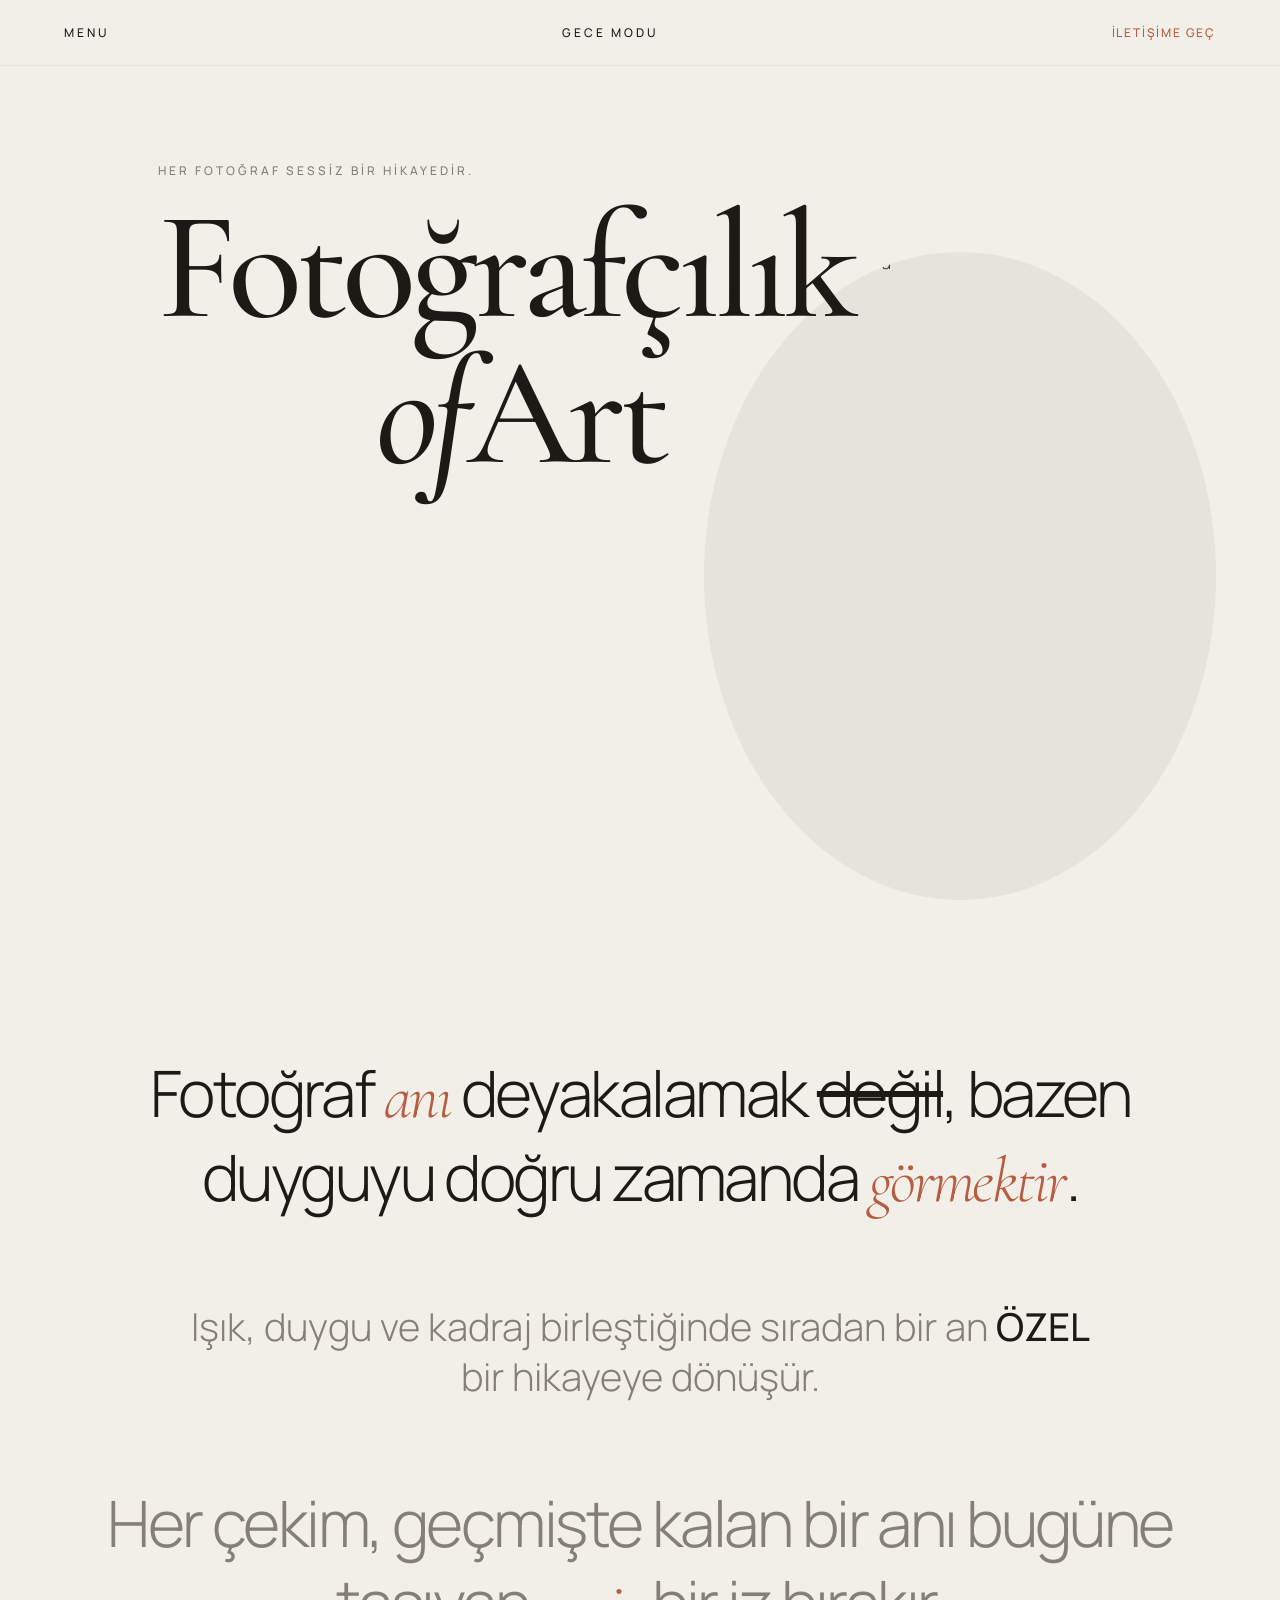
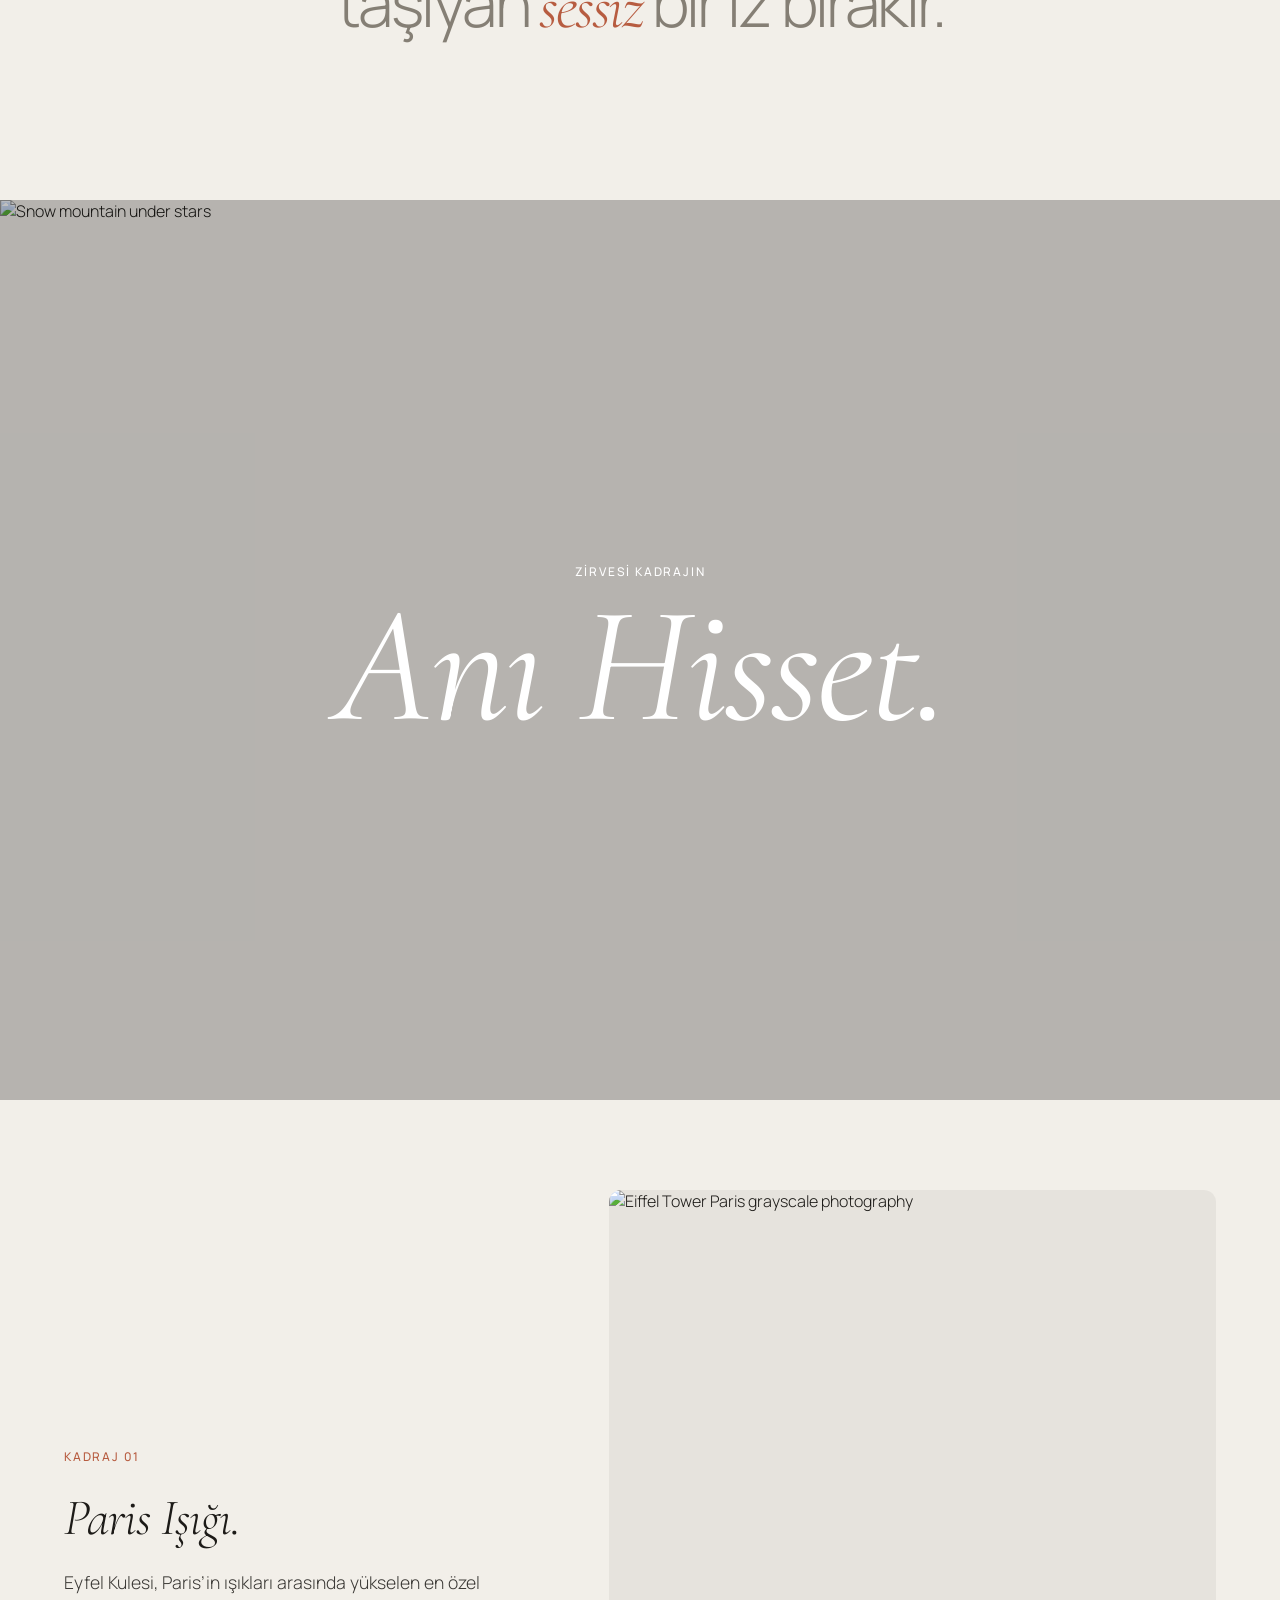
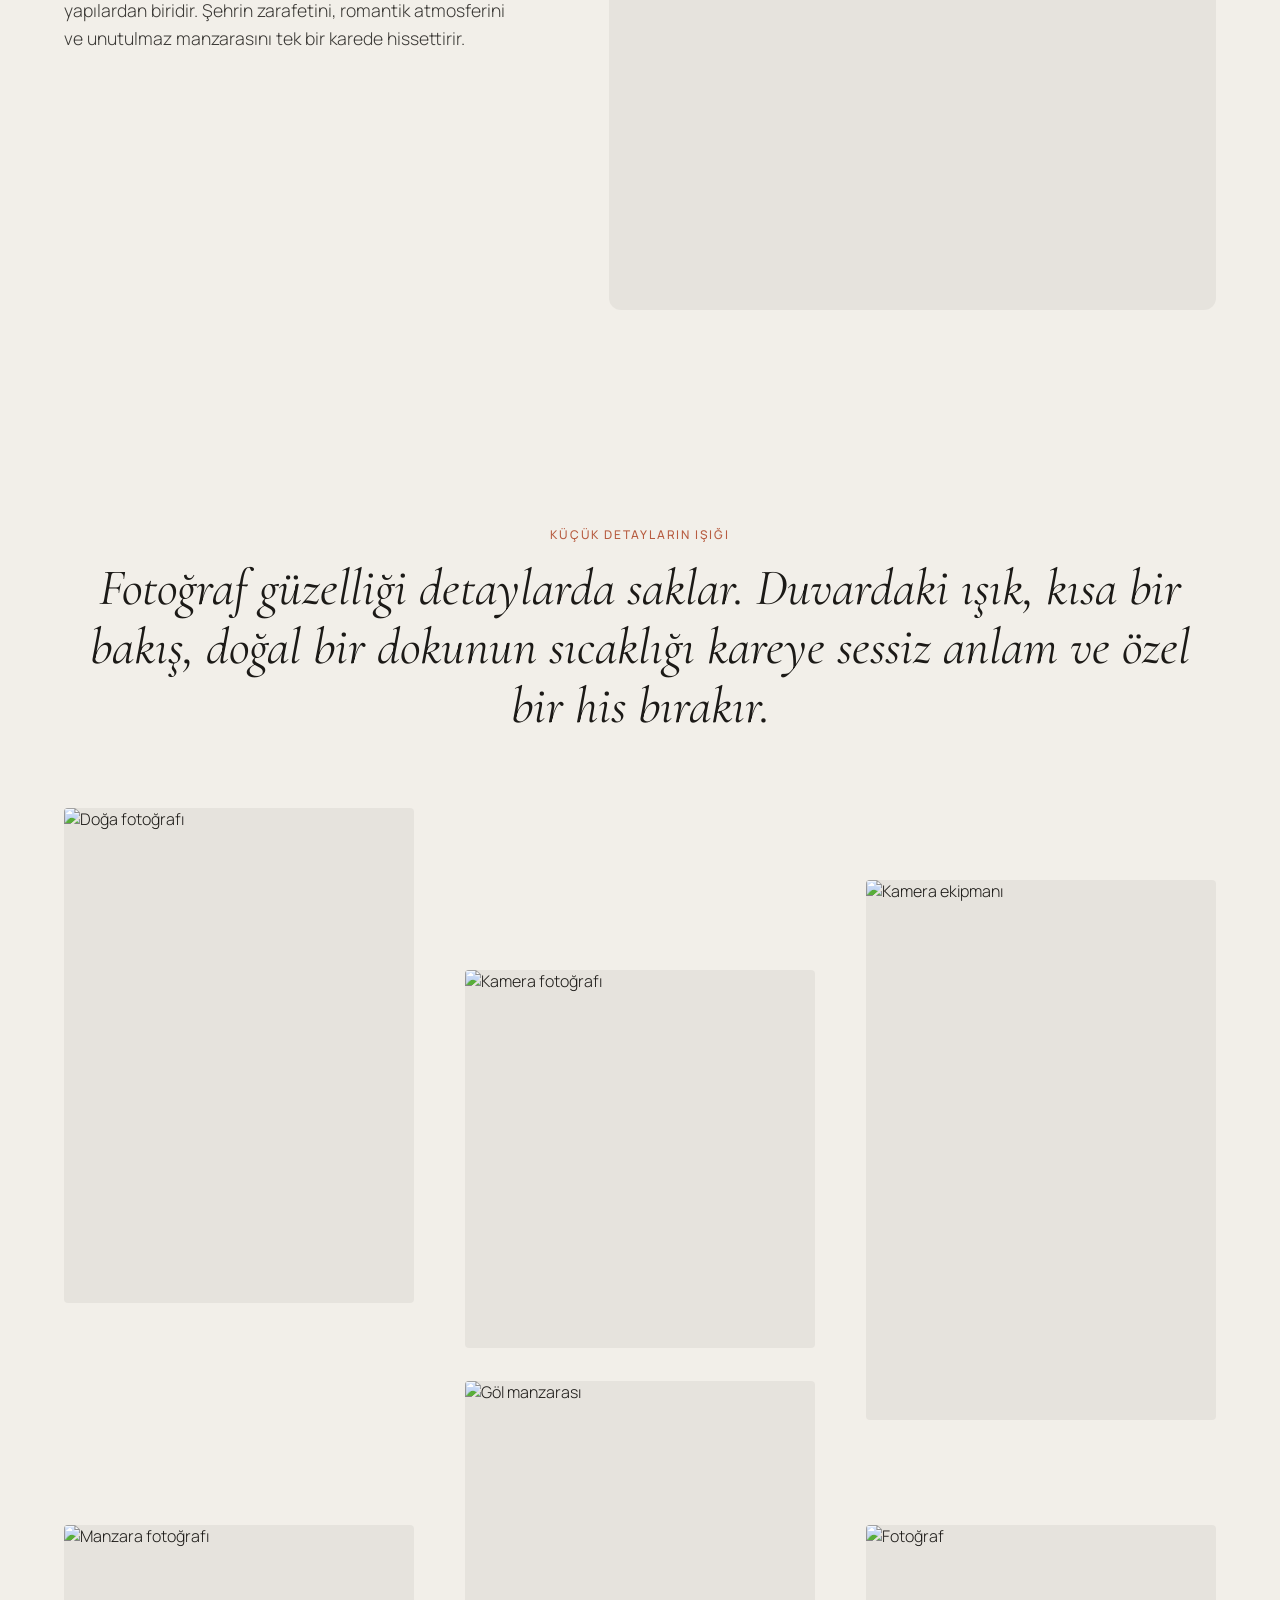
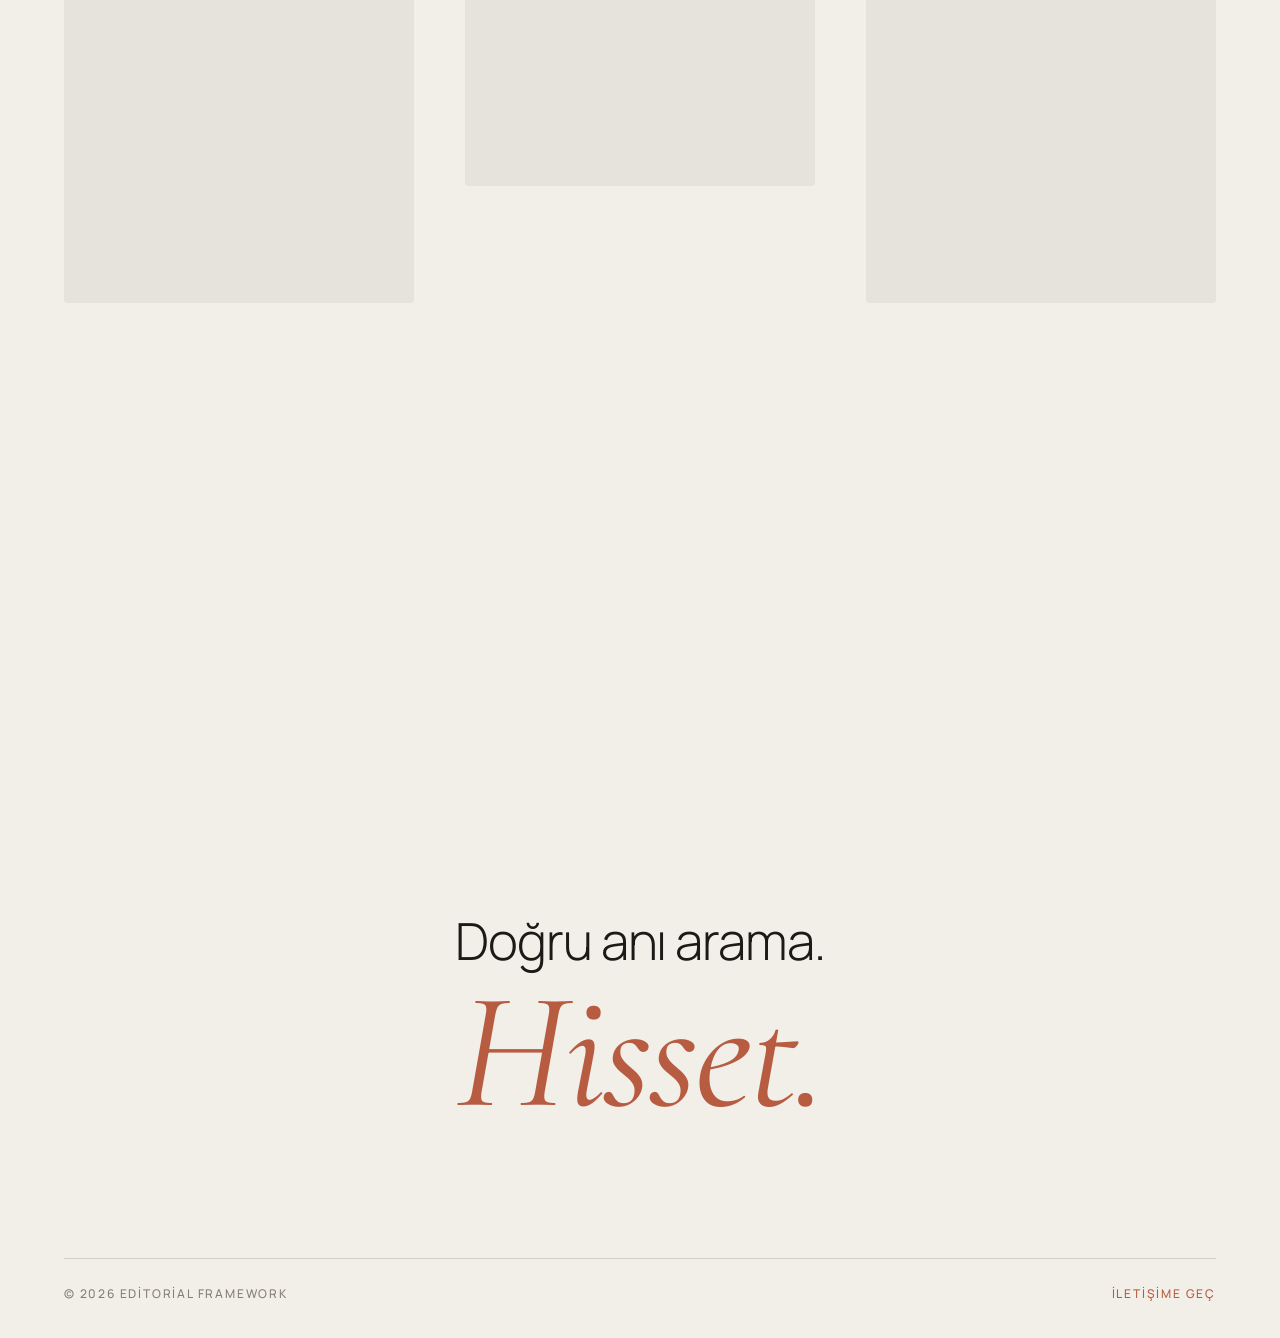
==== index.html @ 90251515 "Add files via upload" ====
<!DOCTYPE html>
<html lang="tr">

<head>
    <meta charset="UTF-8">
    <meta name="viewport" content="width=device-width, initial-scale=1.0">
    <title>Fotoğraf Galerisi</title>

    <!-- Google Fonts bağlantıları -->
    <link rel="preconnect" href="https://fonts.googleapis.com">
    <link rel="preconnect" href="https://fonts.gstatic.com" crossorigin>

    <!-- Kullanılan fontlar: Cormorant Garamond + Manrope -->
    <link
        href="https://fonts.googleapis.com/css2?family=Cormorant+Garamond:ital,wght@0,300;0,400;0,500;1,300;1,400;1,500&family=Manrope:wght@200;300;400;500&display=swap"
        rel="stylesheet">

    <!-- CSS dosyası -->
    <link href="style.css" rel="stylesheet">
    <script src="theme.js"></script>
</head>

<body class="tema-acik">

    <!-- NAVBAR -->
    <nav class="nav">
        <div class="menu-buton hover-hedef" id="menu-open">MENU</div>

        <div class="tema-buton-alani">
            <div class="menu-buton hover-hedef" id="theme-toggle">GECE MODU</div>
        </div>
        
        <a href="contact.html" class="yazi-kucuk yazi-soluk hover-hedef vurgu-yazi iletisim-link">
             İletişime Geç
        </a>

    </nav>

    <!-- AÇILIR TAM EKRAN MENÜ -->
    <div class="menu-kaplama" id="menu-overlay">
        <div class="menu-kapat hover-hedef" id="menu-close">KAPAT</div>

        <div class="menu-icerik">
            <div class="menu-ogeleri">

                <a href="index.html" class="menu-link">
                    <span class="menu-numara">01</span>
                    <span class="menu-yazi">Home</span>
                </a>

                <a href="#hz-trigger" class="menu-link">
                    <span class="menu-numara">02</span>
                    <span class="menu-yazi">Galeri</span>
                </a>

                <a href="#yazilar" class="menu-link">
                    <span class="menu-numara">03</span>
                    <span class="menu-yazi">Yazılar</span>
                </a>

                <a href="contact.html" class="menu-link">
                    <span class="menu-numara">04</span>
                    <span class="menu-yazi">İletişim</span>
                </a>

            </div>
        </div>
    </div>

    <!-- ANA İÇERİK -->
    <main>

        <!-- 1. SAYFA: HOME / HERO -->
        <section class="bolum ana-sayfa yatay-bosluk">
            <div class="ana-sayfa-yazi sade-belirme">
                <div class="yazi-kucuk yazi-soluk alt-bosluk-4 ust-yazi-araligi">
                    Her fotoğraf sessiz bir hikayedir.
                </div>

                <h1 class="ana-baslik">Fotoğrafçılık
                </h1>

                <h1 class="ana-baslik ana-baslik-ikinci">
                    <span class="italik">of</span>Art
                </h1>
            </div>

            <div class="ana-sayfa-gorsel sade-belirme">
                <img 
                    src="https://images.unsplash.com/photo-1561139726-d0821060523f?auto=format&fit=crop&fm=jpg&ixlib=rb-4.1.0&q=80&w=1600"
                    alt="Black mirrorless camera"
                    width="1600"
                    height="900"
                    fetchpriority="high">
            </div>
        </section>

        <!-- 2. SAYFA: TEXT -->
        <section class="bolum yazi-sayfasi yatay-bosluk" id="yazilar">
            
            <h2 class="yazi-satiri sade-belirme">
                Fotoğraf <span>anı</span> deyakalamak <del>değil</del>, bazen duyguyu doğru zamanda <span>görmektir</span>.
            </h2>

            <p class="kucuk-yazi sade-belirme">
                Işık, duygu ve kadraj birleştiğinde sıradan bir an <strong>ÖZEL</strong> bir hikayeye dönüşür.
            </p>

            <p class="yazi-satiri soluk-satir sade-belirme">
                Her çekim, geçmişte kalan bir anı bugüne taşıyan <span>sessiz</span> bir iz bırakır.
            </p>
        </section>

        <!-- 3. SAYFA: TAM EKRAN FOTOĞRAF -->
        <section class="bolum tam-foto-bolumu">

            <img
                src="https://images.unsplash.com/photo-1519681393784-d120267933ba?auto=format&fit=crop&fm=jpg&ixlib=rb-4.1.0&q=80&w=2500"
                alt="Snow mountain under stars"
                class="tam-foto-img"
            >

            <div class="tam-foto-yazi">
                <div class="yazi-kucuk alt-bosluk-4">
                    Zirvesi Kadrajın 
                </div>

                <h2 class="buyuk-yazi italik">
                    Anı Hisset.
                </h2>
            </div>

        </section>

        <!-- 4. SAYFA: YATAY KAYAN BÖLÜM -->
        <section class="yatay-bolum" id="hz-trigger">

            <div class="yatay-serit">

                <!-- PANEL 1 -->
                <div class="yatay-panel">
                    <div class="yatay-yazi">
                        <div class="yazi-kucuk vurgu-yazi alt-bosluk-6">
                            Kadraj 01 
                        </div>

                        <h2 class="baslik-2 alt-bosluk-6">
                            <span class="italik serif-font">Paris Işığı.</span>
                        </h2>

                        <p class="govde-yazi">
                            Eyfel Kulesi, Paris’in ışıkları arasında yükselen en özel yapılardan biridir.
                            Şehrin zarafetini, romantik atmosferini ve unutulmaz manzarasını tek bir karede hissettirir.
                        </p>
                    </div>

                    <div class="yatay-gorsel">
                        <img
                            src="https://images.unsplash.com/photo-1435164205788-305635a36ec2?q=80&w=774&auto=format&fit=crop&ixlib=rb-4.1.0&ixid=M3wxMjA3fDB8MHxwaG90by1wYWdlfHx8fGVufDB8fHx8fA%3D%3D"
                            alt="Eiffel Tower Paris grayscale photography"
                        >
                    </div>
                </div>

                <!-- PANEL 2 -->
                <div class="yatay-panel">
                    <div class="yatay-yazi">
                        <div class="yazi-kucuk vurgu-yazi alt-bosluk-6">
                            Kadraj 02
                        </div>

                        <h2 class="baslik-2 alt-bosluk-6">
                            <span class="italik serif-font">Tarihin Kadrajı.</span>
                        </h2>

                        <p class="govde-yazi">
                            Colosseum, Roma’nın geçmişten bugüne uzanan en güçlü simgelerinden biridir.
                            Taş duvarları, kemerli yapısı ve etkileyici atmosferiyle her açıdan farklı
                            bir hikaye anlatır. Işık tarihi yapının üzerine düştüğünde, sıradan bir kare
                            geçmişin izlerini taşıyan unutulmaz bir fotoğrafa dönüşür.
                        </p>
                    </div>

                    <div class="yatay-gorsel">
                        <img
                            src="https://plus.unsplash.com/premium_photo-1661963265512-73e8d1053b9a?q=80&w=1710&auto=format&fit=crop&ixlib=rb-4.1.0&ixid=M3wxMjA3fDB8MHxwaG90by1wYWdlfHx8fGVufDB8fHx8fA%3D%3D"
                            alt="Dark Ocean Waves"
                        >
                    </div>
                </div>

                <!-- PANEL 3 -->
                <div class="yatay-panel">
                    <div class="yatay-yazi">
                        <div class="yazi-kucuk vurgu-yazi alt-bosluk-6">
                            Kadraj 03
                        </div>

                        <h2 class="baslik-2 alt-bosluk-6">
                            <span class="italik serif-font">Çölün Sırrı.</span>
                        </h2>

                        <p class="govde-yazi">
                            Giza Piramitleri, çölün sessizliği içinde yükselen en etkileyici tarihi yapılardan biridir.
                            Kumların, gökyüzünün ve dev taş blokların birleşimi fotoğrafa güçlü bir atmosfer katar.
                            Gün batımı ışığı piramitlerin üzerine düştüğünde, her kare geçmişin gizemini ve zamanın
                            derin izlerini taşıyan unutulmaz bir görüntüye dönüşür.
                        </p>
                    </div>

                    <div class="yatay-gorsel">
                        <img
                            src="https://images.unsplash.com/photo-1628503218283-6ddeac69dfea?q=80&w=1740&auto=format&fit=crop&ixlib=rb-4.1.0&ixid=M3wxMjA3fDB8MHxwaG90by1wYWdlfHx8fGVufDB8fHx8fA%3D%3D"
                            alt="Mountain Peak"
                        >
                    </div>
                </div>

            </div>

        </section>

        <!-- 5. SAYFA: FOTOĞRAF DETAYLARI -->
        <section class="bolum detay-fotograf-bolumu yatay-bosluk dikey-bosluk">

            <div class="detay-yazi-alani">
                <div class="yazi-kucuk vurgu-yazi alt-bosluk-4">
                    Küçük Detayların Işığı
                </div>

                <h2 class="detay-buyuk-yazi">
                    Fotoğraf güzelliği detaylarda saklar. Duvardaki ışık, kısa bir bakış, doğal bir dokunun sıcaklığı kareye sessiz anlam ve özel bir his bırakır.
                </h2>
            </div>

            <div class="besli-fotograf-grid">

                <div class="foto-kutu foto-buyuk">
                    <img src="https://images.unsplash.com/photo-1554334836-2547fa719431?q=80&w=812&auto=format&fit=crop&ixlib=rb-4.1.0&ixid=M3wxMjA3fDB8MHxwaG90by1wYWdlfHx8fGVufDB8fHx8fA%3D%3D"
                        alt="Doğa fotoğrafı">
                </div>

                <div class="foto-kutu foto-orta">
                    <img src="https://images.unsplash.com/photo-1526392060635-9d6019884377?q=80&w=1740&auto=format&fit=crop&ixlib=rb-4.1.0&ixid=M3wxMjA3fDB8MHxwaG90by1wYWdlfHx8fGVufDB8fHx8fA%3D%3D"
                        alt="Kamera fotoğrafı">
                </div>

                <div class="foto-kutu foto-dikey">
                    <img src="https://plus.unsplash.com/premium_photo-1661927749760-ad16dabe06e1?q=80&w=1740&auto=format&fit=crop&ixlib=rb-4.1.0&ixid=M3wxMjA3fDB8MHxwaG90by1wYWdlfHx8fGVufDB8fHx8fA%3D%3D"
                        alt="Kamera ekipmanı">
                </div>

                <div class="foto-kutu foto-kare">
                    <img src="https://plus.unsplash.com/premium_photo-1661963145672-a2bd28eba0fb?q=80&w=1740&auto=format&fit=crop&ixlib=rb-4.1.0&ixid=M3wxMjA3fDB8MHxwaG90by1wYWdlfHx8fGVufDB8fHx8fA%3D%3D"
                        alt="Manzara fotoğrafı">
                </div>

                <div class="foto-kutu foto-genis">
                    <img src="https://images.unsplash.com/flagged/photo-1559717201-fbb671ff56b7?q=80&w=1742&auto=format&fit=crop&ixlib=rb-4.1.0&ixid=M3wxMjA3fDB8MHxwaG90by1wYWdlfHx8fGVufDB8fHx8fA%3D%3D"
                        alt="Göl manzarası">
                </div>
                <div class="foto-kutu foto-kare">
                    <img src="https://images.unsplash.com/photo-1529655683826-aba9b3e77383?q=80&w=930&auto=format&fit=crop&ixlib=rb-4.1.0&ixid=M3wxMjA3fDB8MHxwaG90by1wYWdlfHx8fGVufDB8fHx8fA%3D%3D" alt="Fotoğraf">
                </div>

            </div>

        </section>

        <!-- 6. SAYFA: FINAL -->
        <section class="bolum yatay-bosluk final-bolumu">

            <div class="yazi-orta tam-genislik final-yazi-alani">
                <h2 class="baslik-2 alt-bosluk-4">
                    Doğru anı arama.
                </h2>

                <h1 class="buyuk-yazi vurgu-yazi italik">
                    Hisset.
                </h1>
            </div>

            <footer class="tam-genislik site-footer">
                <div class="yazi-kucuk yazi-soluk">
                    © 2026 Editorial Framework
                </div>

                <a href="contact.html" class="yazi-kucuk hover-hedef vurgu-yazi iletisim-link">
                    İletişime Geç
                </a>
            </footer>

        </section>

    </main>

    <!-- JavaScript dosyaları -->
    <script src="main.js"></script>
    <script src="https://cdnjs.cloudflare.com/ajax/libs/gsap/3.12.2/gsap.min.js"></script>
    <script src="https://cdnjs.cloudflare.com/ajax/libs/gsap/3.12.2/ScrollTrigger.min.js"></script>
</body>

</html>
---- style.css ----
:root {
    --bg-light: #F2EFE9;
    --text-dark: #1C1A17;
    --bg-dark: #151412;
    --text-light: #F2EFE9;

    --accent: #B75C40;
    --text-muted: #857F75;
    --text-muted-dark: #A09A90;

    --font-serif: 'Cormorant Garamond', serif;
    --font-sans: 'Manrope', sans-serif;

    --pad-x: 5vw;
}

*,
*::before,
*::after {
    margin: 0;
    padding: 0;
    box-sizing: border-box;
}

html {
    scroll-behavior: smooth;
}

html, body {
    width: 100%;
    min-height: 100vh;
    background-color: var(--bg-light);
    color: var(--text-dark);
    font-family: var(--font-sans);
    font-weight: 300;
    overflow-x: hidden;
    transition: background-color 0.8s ease, color 0.8s ease;
}

html.tema-acik, body.tema-acik {
    background-color: var(--bg-light);
    color: var(--text-dark);
}

html.tema-koyu, body.tema-koyu {
    background-color: var(--bg-dark);
    color: var(--text-light);
}

::selection {
    background-color: var(--accent);
    color: #fff;
}


/*  GENEL YAZI STİLLERİ  */

.buyuk-yazi {
    font-family: var(--font-serif);
    font-size: clamp(4.5rem, 13vw, 16rem);
    line-height: 0.85;
    font-weight: 400;
    letter-spacing: -0.02em;
    margin: 0;
}

.baslik-1 {
    font-family: var(--font-serif);
    font-size: clamp(3rem, 8vw, 10rem);
    line-height: 0.9;
    font-weight: 400;
    letter-spacing: -0.01em;
    margin: 0;
}

.baslik-2 {
    font-family: var(--font-sans);
    font-size: clamp(2rem, 4vw, 5rem);
    line-height: 1;
    font-weight: 300;
    letter-spacing: -0.02em;
    margin: 0;
}

.baslik-3 {
    font-family: var(--font-serif);
    font-size: clamp(1.5rem, 3vw, 4rem);
    font-style: italic;
    font-weight: 400;
    margin: 0;
}

.govde-yazi {
    font-size: clamp(1.1rem, 1.3vw, 1.5rem);
    line-height: 1.6;
    max-width: 550px;
    opacity: 0.85;
}

.yazi-kucuk {
    font-size: 0.75rem;
    text-transform: uppercase;
    letter-spacing: 0.15em;
    font-weight: 500;
}


/*  YARDIMCI CLASSLAR */

.vurgu-yazi {
    color: var(--accent) !important;
}

.yazi-soluk {
    color: var(--text-muted) !important;
    transition: color 0.8s ease;
}

body.tema-koyu .yazi-soluk {
    color: var(--text-muted-dark) !important;
}

.serif-font {
    font-family: var(--font-serif);
}

.italik {
    font-style: italic;
}

.yazi-orta {
    text-align: center;
}

.flex-ortala {
    display: flex;
    flex-direction: column;
    align-items: center;
    justify-content: center;
}

.tam-genislik {
    width: 100%;
}

.ortala {
    margin-left: auto;
    margin-right: auto;
}

.alt-bosluk-4 {
    margin-bottom: 1rem;
}

.alt-bosluk-6 {
    margin-bottom: 1.5rem;
}

.alt-bosluk-10 {
    margin-bottom: 2.5rem;
}


/*  NAV BAR */

.nav {
    position: fixed;
    top: 0;
    left: 0;
    width: 100%;
    padding: 1.5rem var(--pad-x);
    display: flex;
    justify-content: space-between;
    align-items: center;
    z-index: 900;
    background: rgba(242, 239, 233, 0.85);
    backdrop-filter: blur(12px);
    -webkit-backdrop-filter: blur(12px);
    color: var(--text-dark);
    transition: background-color 0.8s ease, color 0.8s ease, border-color 0.8s ease;
    border-bottom: 1px solid rgba(28, 26, 23, 0.05);
}

body.tema-koyu .nav {
    background: rgba(21, 20, 18, 0.85);
    color: var(--text-light);
    border-bottom: 1px solid rgba(242, 239, 233, 0.08);
}

.tema-buton-alani {
    display: flex;
    gap: 20px;
    align-items: center;
}

.menu-buton {
    cursor: pointer;
    letter-spacing: 0.25em;
    font-weight: 500;
    font-size: 0.75rem;
    text-transform: uppercase;
    transition: color 0.4s ease;
    color: inherit;
}

.menu-buton:hover {
    color: var(--accent);
}

.iletisim-link {
    text-decoration: none;
    font-size: 0.75rem;
    letter-spacing: 0.15em;
    font-weight: 500;
    text-transform: uppercase;
    color: var(--accent) !important;
    transition: opacity 0.3s ease;
}

.iletisim-link:hover {
    opacity: 0.8;
}


/*  AÇILIR TAM EKRAN MENÜ */

.menu-kaplama {
    position: fixed;
    inset: 0;
    background: var(--bg-dark);
    color: var(--text-light);
    z-index: 2000;
    display: flex;
    align-items: center;
    justify-content: center;
    opacity: 0;
    visibility: hidden;
    transform: translateX(100%);
    transition: opacity 0.7s ease, visibility 0.7s ease, transform 0.7s ease, background-color 0.8s ease, color 0.8s ease;
}

body.tema-acik .menu-kaplama {
    background: var(--bg-light);
    color: var(--text-dark);
}

body.tema-koyu .menu-kaplama {
    background: var(--bg-dark);
    color: var(--text-light);
}

.menu-kaplama.aktif {
    opacity: 1;
    visibility: visible;
    transform: translateY(0);
}

.menu-kapat {
    position: absolute;
    top: 4.5vw;
    right: var(--pad-x);
    color: var(--accent);
    font-size: 1rem;
    letter-spacing: 0.3em;
    cursor: pointer;
    z-index: 10;
}

.menu-icerik {
    width: 90%;
    padding: 0 var(--pad-x);
}

.menu-ogeleri {
    display: flex;
    flex-direction: column;
}

.menu-link {
    display: flex;
    align-items: center;
    text-decoration: none;
    color: inherit;
    padding: 1.5vh 0;
    border-bottom: 1px solid rgba(255, 255, 255, 0.08);
    overflow: hidden;
    transition: border-color 0.4s ease, color 0.4s ease;
}

body.tema-acik .menu-link {
    color: var(--text-dark);
    border-bottom: 1px solid rgba(28, 26, 23, 0.1);
}

body.tema-koyu .menu-link {
    color: var(--text-light);
    border-bottom: 1px solid rgba(242, 239, 233, 0.1);
}

.menu-link:hover {
    border-color: var(--accent);
}

.menu-numara {
    font-family: var(--font-sans);
    font-size: 0.75rem;
    margin-right: 2vw;
    color: var(--accent);
    transform: translateY(-0.5vw);
}

.menu-yazi {
    font-family: var(--font-serif);
    font-size: clamp(3rem, 8vw, 10rem);
    line-height: 1;
    transform: translateY(110%);
    transition: transform 0.7s ease;
}

.menu-kaplama.aktif .menu-yazi {
    transform: translateY(0);
}

.menu-link:hover .menu-yazi {
    font-style: italic;
}

.menu-link:nth-child(odd) {
    justify-content: flex-start;
}

.menu-link:nth-child(even) {
    justify-content: space-around;
}


/*  GENEL BÖLÜM CLASS  */

.bolum {
    position: relative;
    width: 100dvw;
    min-height: 100vh;
    display: flex;
    flex-direction: column;
    justify-content: center;
    overflow: hidden;
}

.dikey-bosluk {
    padding-top: 15vh;
    padding-bottom: 15vh;
}

.yatay-bosluk {
    padding-left: var(--pad-x);
    padding-right: var(--pad-x);
}

.flex-dikey {
    display: flex;
    flex-direction: column;
}


/*  ANA SAYFA HERO  */

.ana-sayfa {
    position: relative;
    display: flex;
    align-items: center;
    justify-content: flex-start;
    padding-top: 18vh;
}

.ust-yazi-araligi {
    letter-spacing: 0.25em;
}

.ana-sayfa-yazi {
    position: relative;
    margin-right: 30vh;
    z-index: 50;
}

.ana-baslik {
    font-family: var(--font-serif);
    font-size: clamp(5rem, 12vw, 15rem);
    line-height: 0.95;
    font-weight: 500;
    letter-spacing: -0.04em;
}

.ana-baslik-ikinci {
    margin-left: 17vw;
}

.ana-sayfa-gorsel {
    position: absolute;
    right: var(--pad-x);
    top: 28%;
    transform: translateY(50%);
    width: 40vw;
    height: 72vh;
    overflow-y: hidden;
    border-radius: 50%;
    background-color: rgba(0, 0, 0, 0.05);
    transition: background-color 0.8s ease;
}

body.tema-koyu .ana-sayfa-gorsel {
    background-color: rgba(255, 255, 255, 0.05);
}

.ana-sayfa-gorsel img {
    width: 100%;
    height: 100%;
    object-fit: cover;
    transition: transform 0.7s ease;
}


/*  İKİNCİ YAZI SAYFASI  */

.yazi-sayfasi {
    display: flex;
    flex-direction: column;
    align-items: center;
    justify-content: center;
    text-align: center;
    gap: 9vh;
}

.yazi-satiri {
    max-width: 1250px;
    font-family: var(--font-sans);
    font-size: clamp(2.6rem, 5vw, 6rem);
    line-height: 1.25;
    font-weight: 300;
    letter-spacing: -0.04em;
}

.yazi-satiri span {
    font-family: var(--font-serif);
    font-style: italic;
    color: var(--accent);
}

.kucuk-yazi {
    max-width: 900px;
    color: var(--text-muted);
    font-size: clamp(1.5rem, 3vw, 3.5rem);
    line-height: 1.3;
    transition: color 0.8s ease;
}

body.tema-koyu .kucuk-yazi {
    color: var(--text-muted-dark);
}

.kucuk-yazi strong {
    color: var(--text-dark);
    font-weight: 500;
    transition: color 0.8s ease;
}

body.tema-koyu .kucuk-yazi strong {
    color: var(--text-light);
}

.soluk-satir {
    color: var(--text-muted);
    transition: color 0.8s ease;
}

body.tema-koyu .soluk-satir {
    color: var(--text-muted-dark);
}


/*  BASİT BELİRME ANİMASYONU  */

.sade-belirme {
    opacity: 0;
    transform: translateY(40px);
    transition: opacity 0.8s ease, transform 0.8s ease;
}

.sade-belirme.goster {
    opacity: 1;
    transform: translateY(0);
}


/*  TAM EKRAN FOTOĞRAF + YAZI  */

.tam-foto-bolumu {
    position: relative;
    min-height: 100vh;
    padding: 0;
    overflow: hidden;
}

.tam-foto-img {
    position: absolute;
    inset: 0;
    width: 100%;
    height: 100%;
    object-fit: cover;
}

.tam-foto-yazi {
    position: absolute;
    inset: 0;
    z-index: 2;
    display: flex;
    flex-direction: column;
    align-items: center;
    justify-content: center;
    text-align: center;
    color: #ffffff;
    padding: 2rem;
    background: rgba(0, 0, 0, 0.25);
}


/*  YATAY KAYAN BÖLÜM / GSAP  */

.yatay-bolum {
    height: 100vh;
    overflow: hidden;
    position: relative;
    padding: 0;
    background-color: transparent;
    color: inherit;
    transition: background-color 0.8s ease, color 0.8s ease;
}

body.tema-acik .yatay-bolum {
    background-color: var(--bg-light);
    color: var(--text-dark);
}

body.tema-koyu .yatay-bolum {
    background-color: var(--bg-dark);
    color: var(--text-light);
}

.yatay-serit {
    display: flex;
    height: 100vh;
    width: max-content;
}

.yatay-panel {
    width: 100vw;
    height: 100vh;
    padding: 0 var(--pad-x);
    display: flex;
    align-items: center;
    justify-content: space-between;
    gap: 8vw;
}

.yatay-yazi {
    width: 35vw;
}

.yatay-gorsel {
    width: 48vw;
    height: 80vh;
    overflow: hidden;
    border-radius: 12px;
    background-color: rgba(0, 0, 0, 0.05);
    transition: background-color 0.8s ease;
}

body.tema-koyu .yatay-gorsel {
    background-color: rgba(255, 255, 255, 0.05);
}

.yatay-gorsel img {
    width: 100%;
    height: 100%;
    object-fit: cover;
}


/*  5 FOTOĞRAFLIK DETAY SAYFASI  */

.detay-fotograf-bolumu {
    justify-content: flex-start;
    padding-top: 14vh;
}

.detay-yazi-alani {
    max-width: 1100px;
    margin: 0 auto 8vh auto;
    text-align: center;
}

.detay-buyuk-yazi {
    font-family: var(--font-serif);
    font-size: clamp(2.2rem, 4vw, 5rem);
    line-height: 1.15;
    font-style: italic;
    font-weight: 400;
    color: var(--text-dark);
    transition: color 0.8s ease;
}

body.tema-koyu .detay-buyuk-yazi {
    color: var(--text-light);
}

.besli-fotograf-grid {
    display: grid;
    grid-template-columns: repeat(3, 1fr);
    gap: 4vw;
    align-items: start;
}

.foto-kutu {
    width: 100%;
    overflow: hidden;
    background-color: rgba(0, 0, 0, 0.05);
    border-radius: 4px;
    transition: background-color 0.8s ease;
}

body.tema-koyu .foto-kutu {
    background-color: rgba(255, 255, 255, 0.05);
}

.foto-kutu img {
    width: 100%;
    height: 100%;
    object-fit: cover;
    display: block;
}

.foto-buyuk {
    height: 55vh;
}

.foto-orta {
    height: 42vh;
    margin-top: 18vh;
}

.foto-dikey {
    height: 60vh;
    margin-top: 8vh;
}

.foto-kare {
    height: 42vh;
    margin-top: 6vh;
}

.foto-genis {
    height: 45vh;
    margin-top: -10vh;
}


/*  FINAL BÖLÜMÜ  */

.final-bolumu {
    justify-content: flex-end;
    padding-bottom: 4vh;
    padding-top: 15vh;
}

.final-yazi-alani {
    margin-bottom: 15vh;
}

.site-footer {
    border-top: 1px solid rgba(28, 26, 23, 0.15);
    padding-top: 2vw;
    display: flex;
    justify-content: space-between;
    align-items: center;
    transition: border-color 0.8s ease;
}

.basa-don {
    cursor: pointer;
}

body.tema-koyu .site-footer {
    border-top: 1px solid rgba(242, 239, 233, 0.15);
}
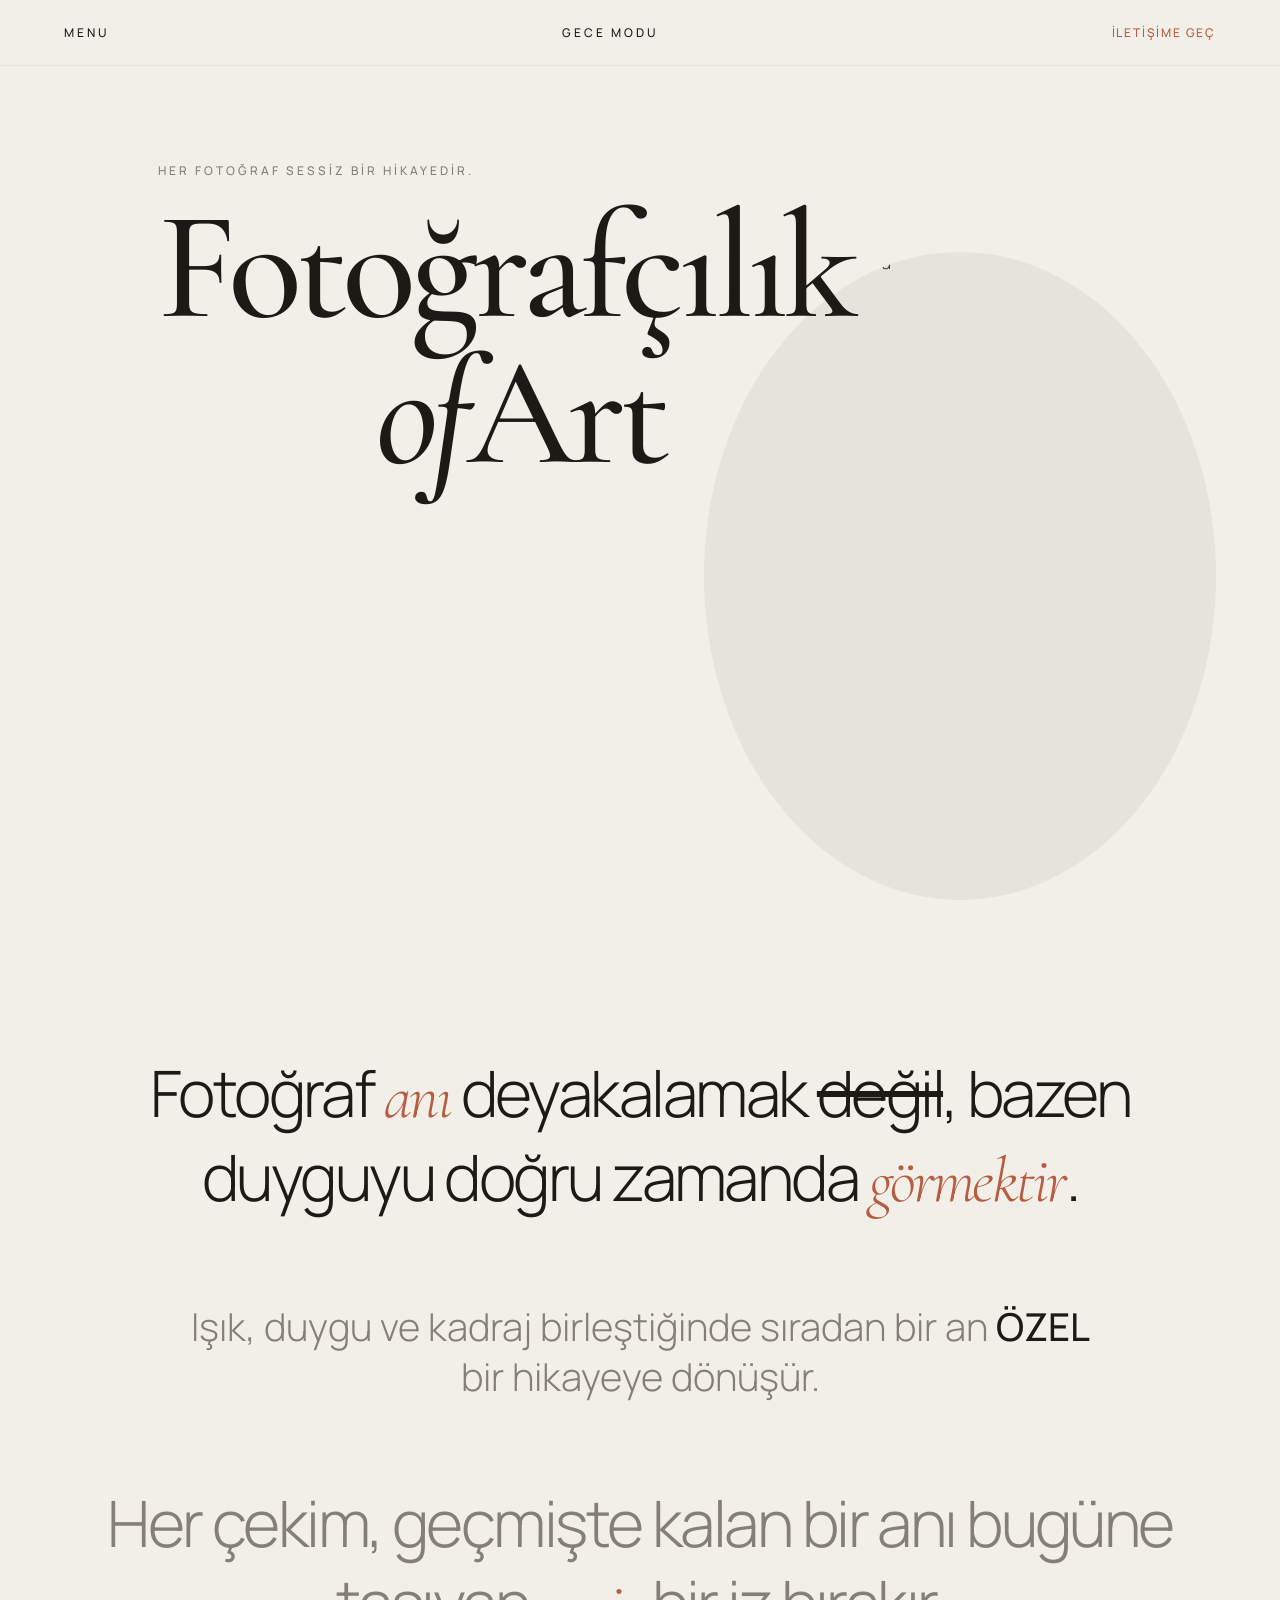
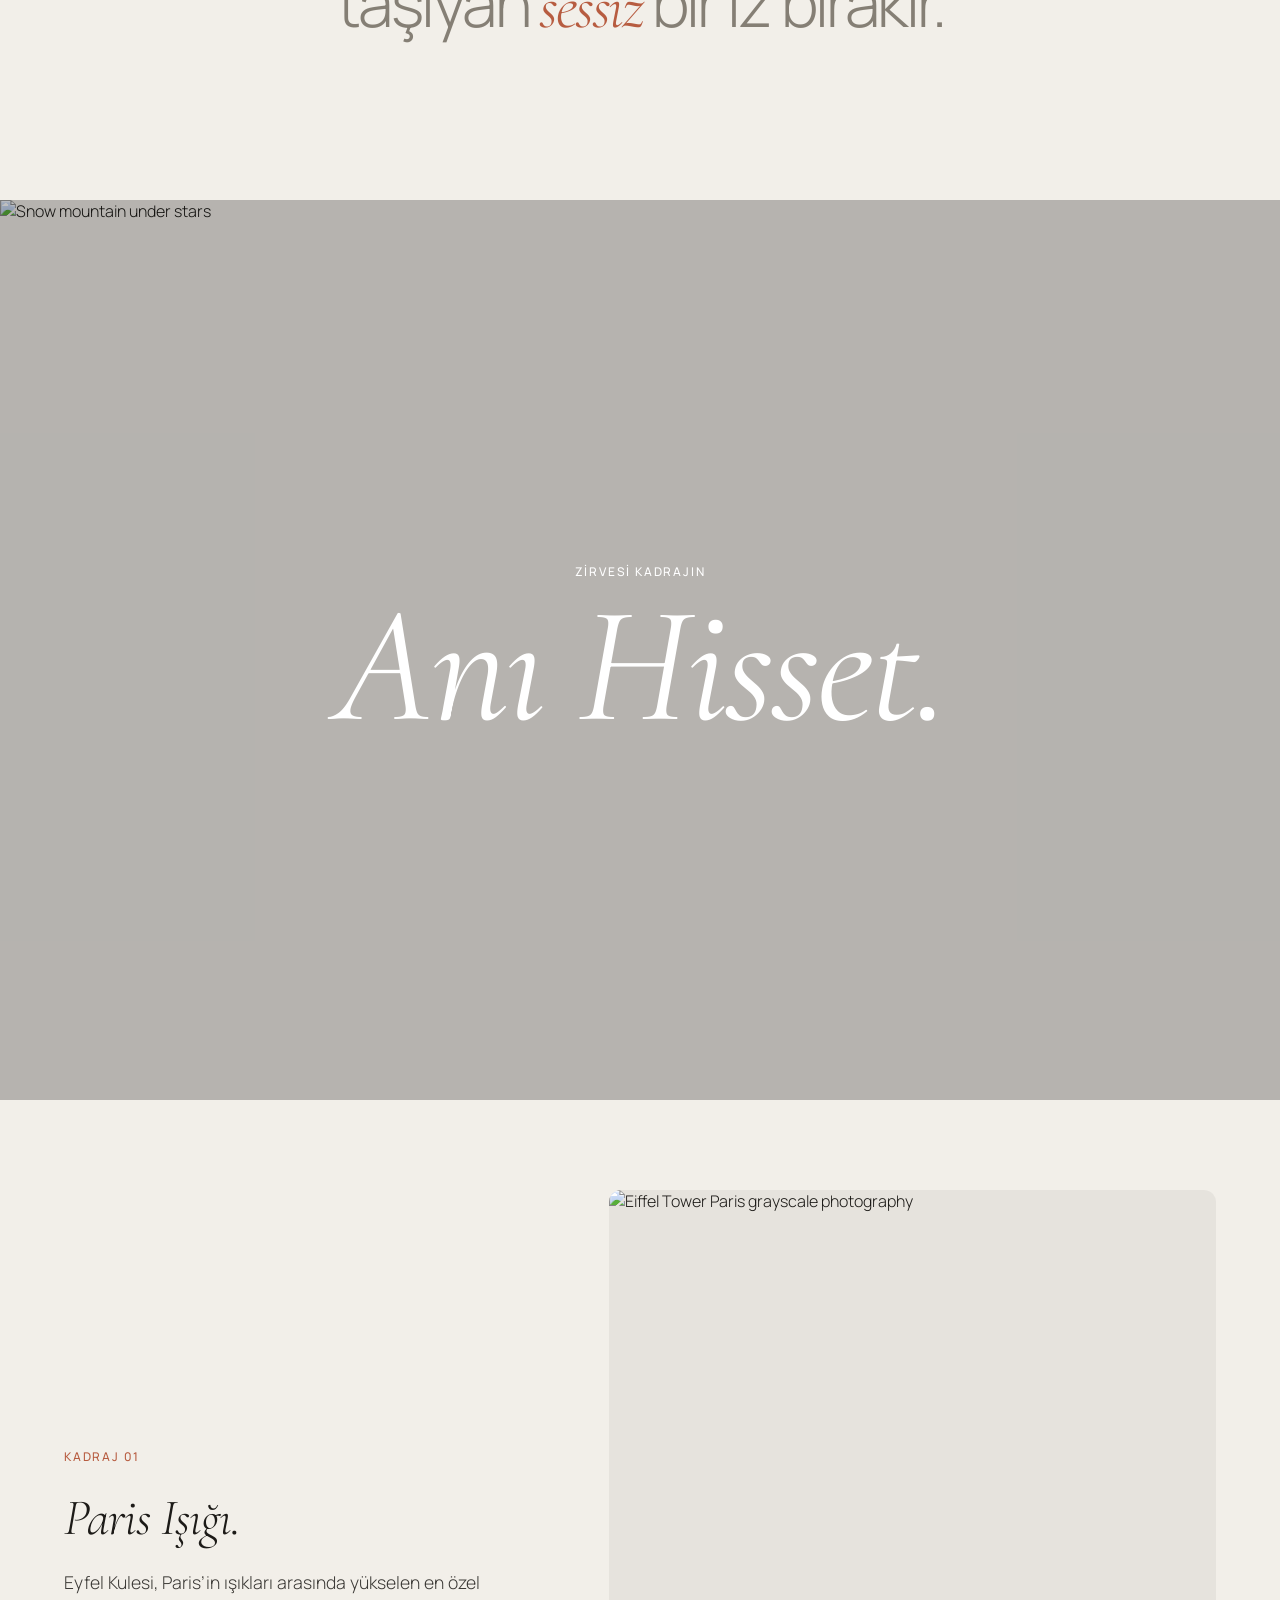
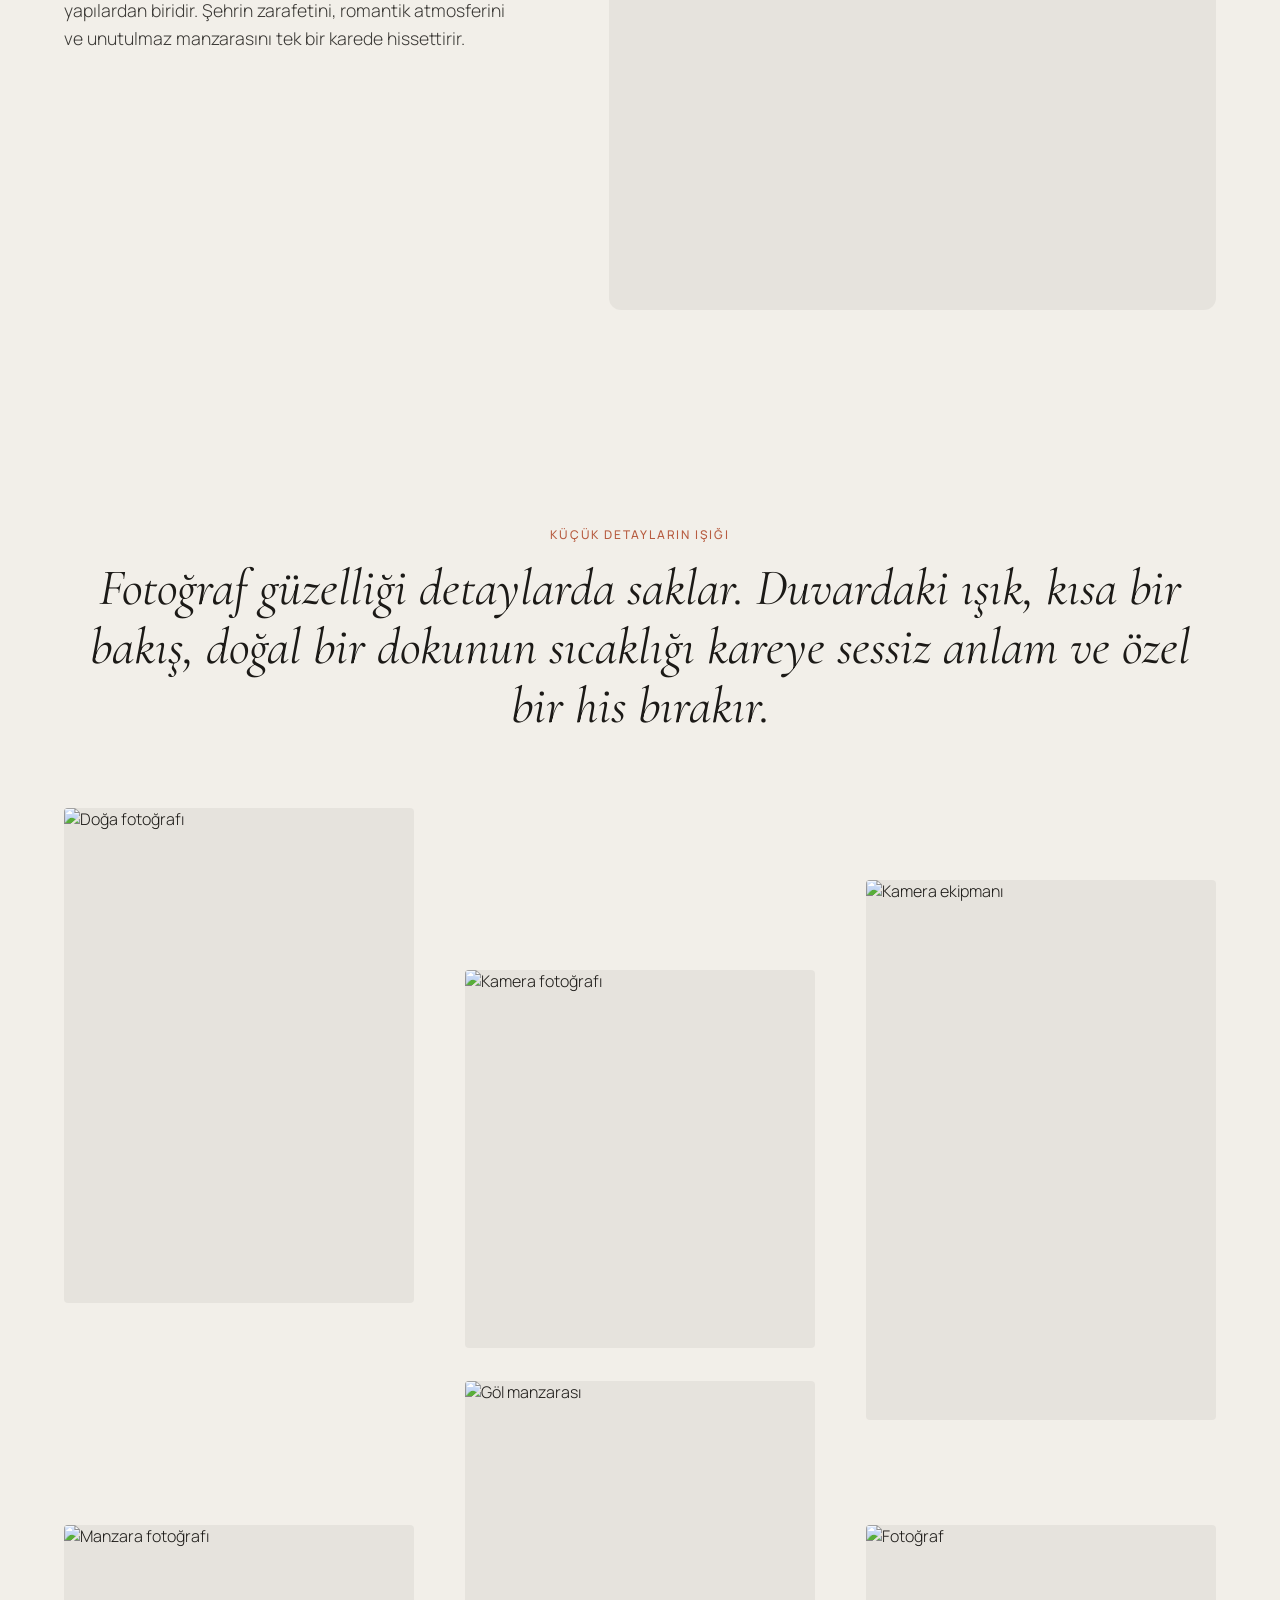
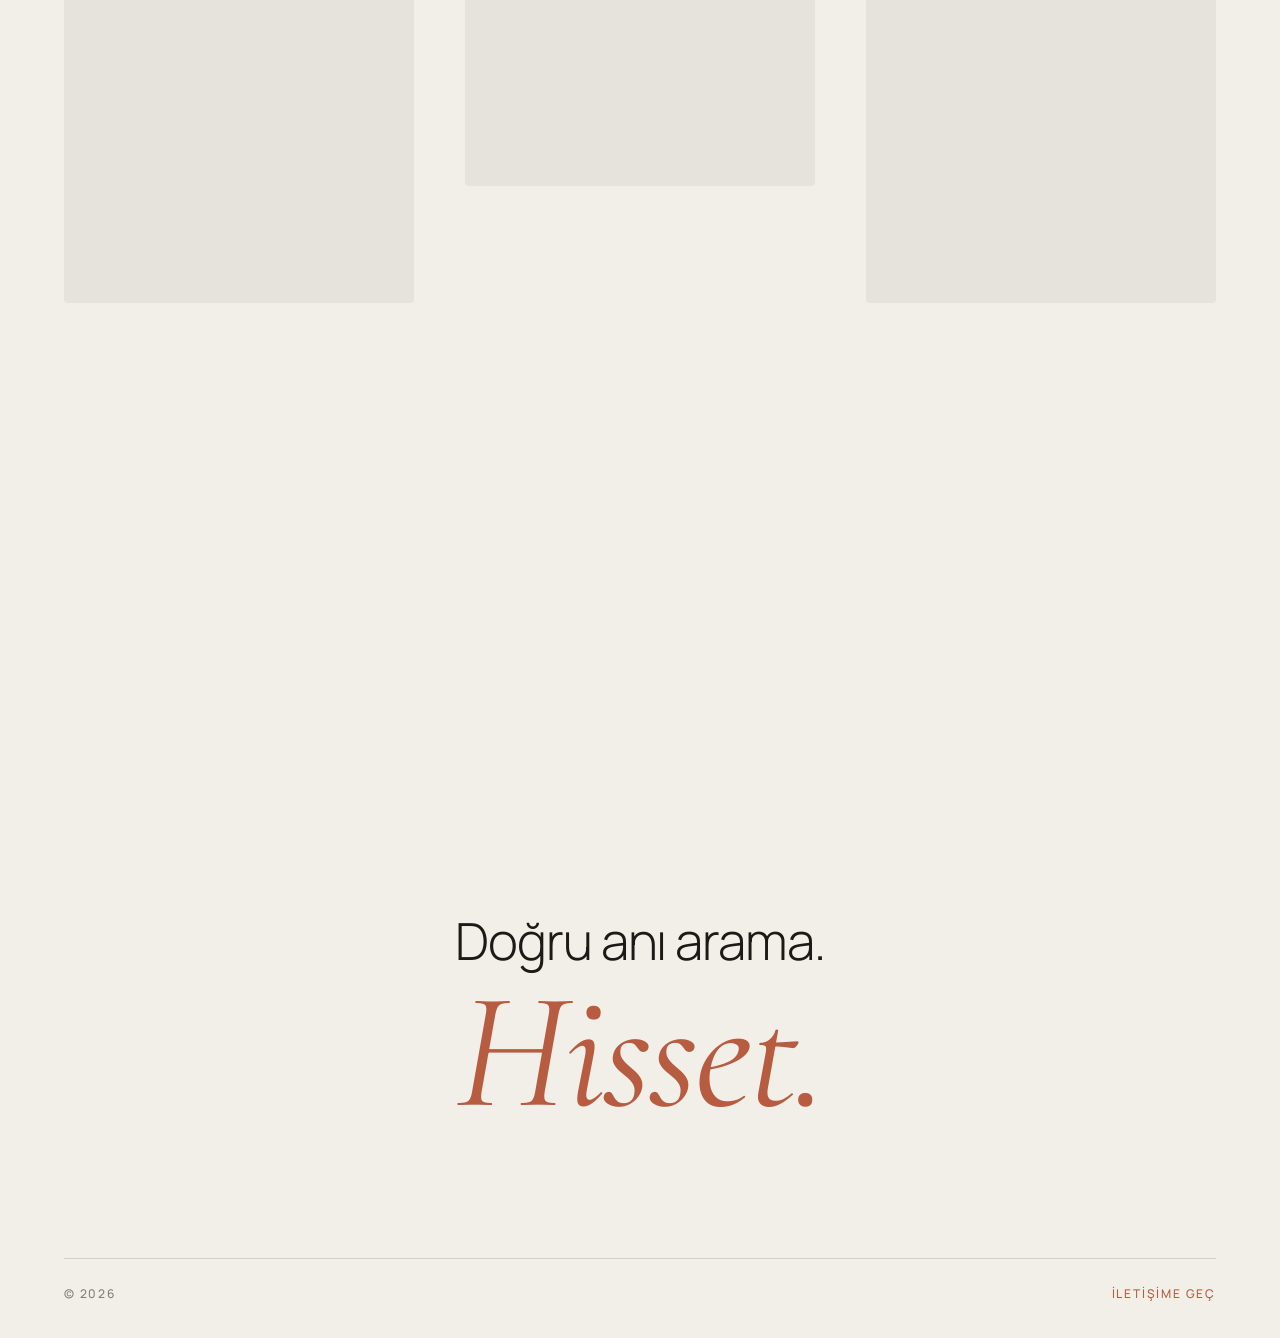
==== commit 8e12574f: "Update index.html" ====
--- a/index.html
+++ b/index.html
@@ -282,7 +282,8 @@
 
             <footer class="tam-genislik site-footer">
                 <div class="yazi-kucuk yazi-soluk">
-                    © 2026 Editorial Framework
+                    © 2026 
+
                 </div>
 
                 <a href="contact.html" class="yazi-kucuk hover-hedef vurgu-yazi iletisim-link">
